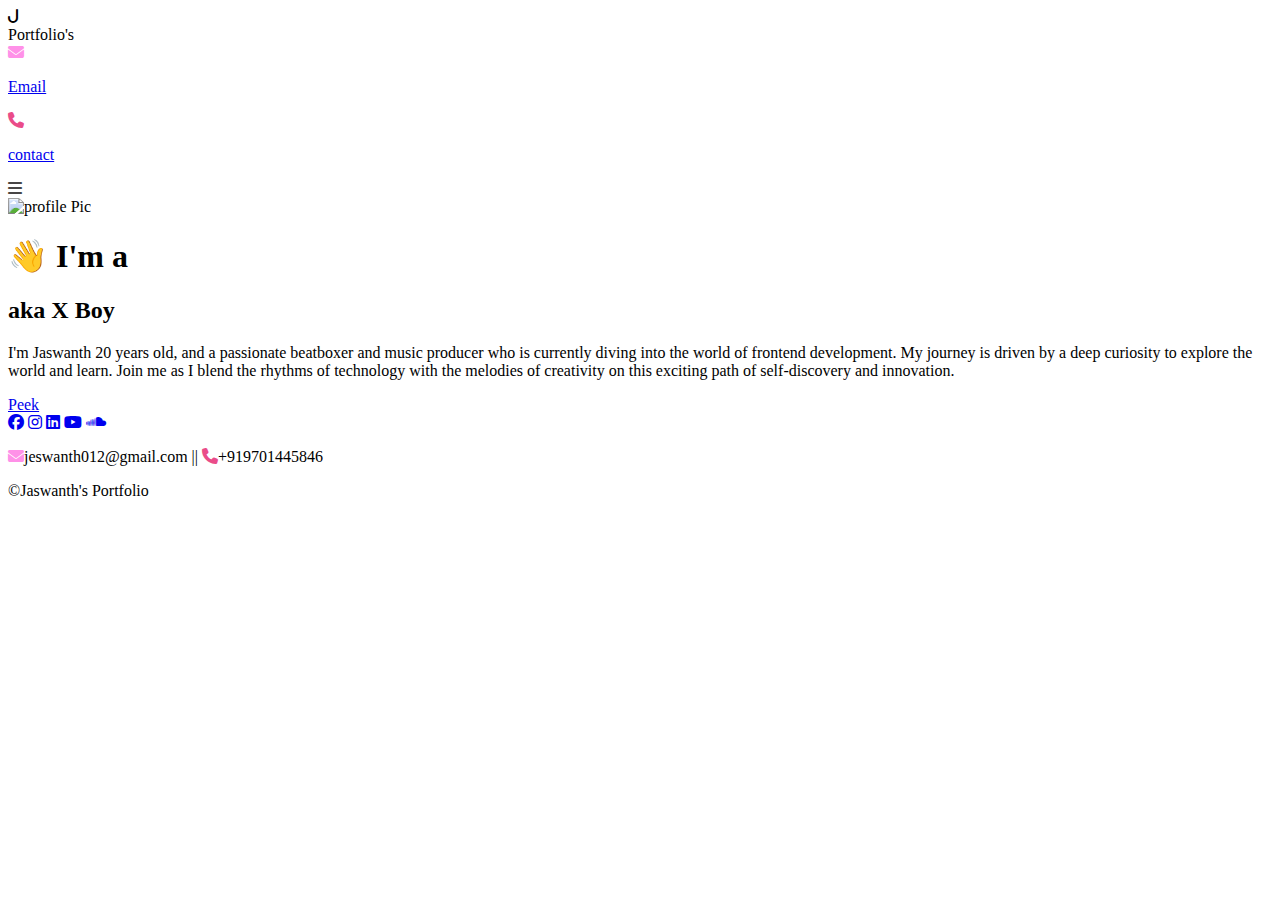
==== index.html @ 96ea6700 "Update and rename profile2.html to index.html" ====
<!DOCTYPE html>
<html lang="en">

<head>
    <meta charset="UTF-8">
    <meta name="viewport" content="width=device-width, initial-scale=1.0">
    <title>My PortFolio</title>
    <link rel="Stylesheet" href="/profile2/jprofile2 theme2.css">
    <link rel="Stylesheet" href="https://cdnjs.cloudflare.com/ajax/libs/font-awesome/6.4.2/css/all.min.css">
    <script src="https://unpkg.com/typed.js@2.0.16/dist/typed.umd.js"></script>
    <link rel="preconnect" href="https://fonts.googleapis.com">
    <link rel="preconnect" href="https://fonts.gstatic.com" crossorigin>
    <link href="https://fonts.googleapis.com/css2?family=Archivo+Narrow&family=Lexend+Mega:wght@600&display=swap"
        rel="stylesheet">
</head>

<body>
    <nav class="navbar">
        <div class="namelogo">
            <i class="fa-solid fa-j"></i>
            <div class="namelogotext">Portfolio's</div>
        </div>

        <div class="contact_logos">
            <span id="email_logo"><a href="#footer_contact"><i class="fa-solid fa-envelope" style="color: #ff91e8;"></i>
                    <p>Email</p>
                </a></span>
            <span id="phone_logo"><a href="#footer_contact"><i class="fa-solid fa-phone" style="color: #ea4c89;"></i>
                    <p>contact</p>
                </a></span>
        </div>
        <i class="fa-solid fa-bars   js-hamburger" style="color: #484545;"></i>

    </nav>
    <section>
        <div id="fullwrapper">
            <div class="profilepic">
                <img src="/myportfolio/jaswanthh.jpg" alt="profile Pic">
            </div>

            <div class="herotext">
                <h1><span id="hiemoji">👋</span> <span id="hi">I'm a </span><span id="Skillnames"></span></h1>

                <h2><span class="nameaka">aka</span> X Boy</h2>

                <p>
                    I'm Jaswanth 20 years old, and a passionate beatboxer and music producer who is currently diving
                    into the world of frontend development. My journey is driven by a deep curiosity to explore the
                    world and learn. Join me as I blend the rhythms of technology with the melodies of creativity on
                    this exciting path of self-discovery and innovation.

                </p>
                <!------------2 buttons---------------------------------------------------------------------------------------------------- -->
                <div class="butongroup">
                    <a href="https://bento.me/xboy" class="btn1" target="main">Peek</a>
                    <!-- <a href="#" class="btn2">contact</a> -->
                </div>
                <!-- ---------------------socials-------------------------------------------------------------------------------------- -->
                <div class="socials">
                    <a href="https://www.facebook.com/jarapala.jeswanth/" target="main"><i
                            class="fa-brands fa-facebook"></a></i>
                    <a href="https://www.instagram.com/xboy.bx/" target="main"><i
                            class="fa-brands fa-instagram"></a></i>
                    <a href="https://www.linkedin.com/in/xboy/" target="main"><i class="fa-brands fa-linkedin"></a></i>
                    <a href="https://www.youtube.com/channel/UC9p8bjgD1gHMUVPuqZlGnxA" target="main"><i
                            class="fa-brands fa-youtube"></a></i>
                    <a href="https://soundcloud.com/x_boy_llj" target="main"><i class="fa-brands fa-soundcloud"></a></i>

                </div>
            </div>
        </div>
    </section>
    <!-- ================================================ -->
    <footer id="footer_contact">
        <div class="contsct_info">
            <p><i class="fa-solid fa-envelope" style="color: #ff91e8;"></i>jeswanth012@gmail.com ||
                <i class="fa-solid fa-phone" style="color: #ea4c89;"></i>+919701445846
            </p>

            <p class="copyright">
                <span id="csymbol">©</span>Jaswanth's Portfolio
            </p>
        </div>
    </footer>




    <!-- ============================================================================================================ -->
    <script src="/profile2/profile2.js"></Script>
</body>

</html>
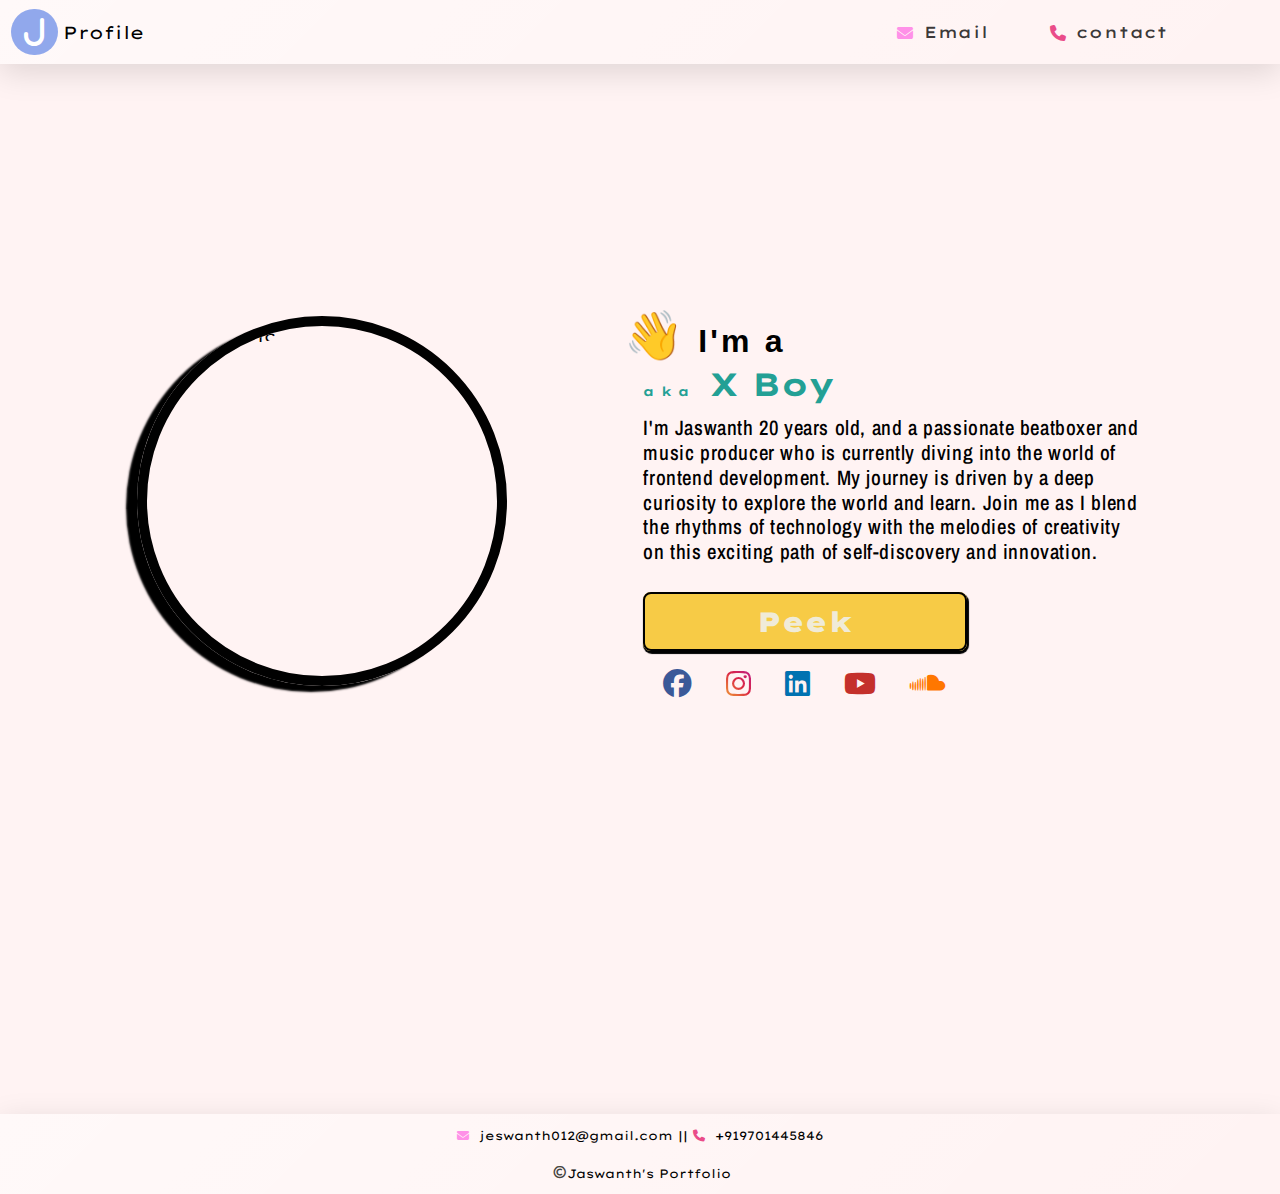
==== commit b85f27fa: "Update index.html" ====
--- a/index.html
+++ b/index.html
@@ -5,7 +5,7 @@
     <meta charset="UTF-8">
     <meta name="viewport" content="width=device-width, initial-scale=1.0">
     <title>My PortFolio</title>
-    <link rel="Stylesheet" href="/profile2/jprofile2 theme2.css">
+    <link rel="Stylesheet" href="jprofile2 theme2.css">
     <link rel="Stylesheet" href="https://cdnjs.cloudflare.com/ajax/libs/font-awesome/6.4.2/css/all.min.css">
     <script src="https://unpkg.com/typed.js@2.0.16/dist/typed.umd.js"></script>
     <link rel="preconnect" href="https://fonts.googleapis.com">
@@ -18,7 +18,7 @@
     <nav class="navbar">
         <div class="namelogo">
             <i class="fa-solid fa-j"></i>
-            <div class="namelogotext">Portfolio's</div>
+            <div class="namelogotext">Profile</div>
         </div>
 
         <div class="contact_logos">
@@ -35,7 +35,7 @@
     <section>
         <div id="fullwrapper">
             <div class="profilepic">
-                <img src="/myportfolio/jaswanthh.jpg" alt="profile Pic">
+                <img src="jaswanthh.jpg" alt="profile Pic">
             </div>
 
             <div class="herotext">
@@ -87,7 +87,7 @@
 
 
     <!-- ============================================================================================================ -->
-    <script src="/profile2/profile2.js"></Script>
+    <script src="profile2.js"></Script>
 </body>
 
 </html>
--- a/jprofile2 theme2.css
+++ b/jprofile2 theme2.css
@@ -0,0 +1,815 @@
+* {
+    margin: 0;
+    padding: 0;
+    font-family: 'Lexend Mega', sans-serif;
+}
+
+html {
+    scroll-behavior: smooth;
+}
+
+/* ========================================NAVBAR================================================================ */
+.navbar {
+
+    height: 4rem;
+    width: 100vw;
+    display: flex;
+    justify-content: space-between;
+    align-items: center;
+    background-color: none;
+    background-color: none;
+    background-image: linear-gradient(135deg, rgba(255, 255, 255, 0.5), rgba(255, 255, 255, 0));
+    box-shadow: 0 8px 32px 0 rgba(0, 0, 0, 0.13);
+
+}
+
+
+
+/* -----------------------SIDE-LOGO-FULLDIV---------------*/
+.namelogo {
+    display: inline-flex;
+    justify-content: center;
+    align-items: center;
+    margin-left: 0.4rem;
+}
+
+/* -------------------------------------nav bar mynamelogo  J's styl---------------------------------------- */
+
+
+/*style of the  J letteer of nav side logo */
+.fa-solid.fa-j {
+    display: flex;
+    justify-content: center;
+    align-items: center;
+}
+
+/* background div style of the nav side logo */
+.namelogo i {
+    text-align: center;
+    height: 40px;
+    width: 40px;
+    /* background-color: rgb(186, 157, 246); */
+    background-color: #91a8ec;
+
+
+    border-radius: 50%;
+    padding: .20rem;
+    margin-left: 5px;
+    font-weight: 900;
+    font-size: 2rem;
+    color: #ffffff;
+}
+
+.namelogotext {
+    font-size: 1.10rem;
+    padding-left: 0.3rem;
+}
+
+span p {
+    /* font-family: 'Young Serif', serif; */
+    font-family: 'Lexend Mega', sans-serif;
+
+}
+
+
+.fa-solid.fa-envelope {
+    padding-top: 0.20rem;
+    transition: 0.5s;
+
+
+}
+
+.fa-solid.fa-phone {
+    padding-top: 0.20rem;
+    transition: 0.5s;
+    animation: ringing 2.5s ease-in-out 0s infinite normal;
+
+}
+
+@keyframes ringing {
+
+    0% {
+        transform: rotate(0.0deg)
+    }
+
+    10% {
+        transform: rotate(14.0deg)
+    }
+
+    /* The following five values can be played with to make the waving more or less extreme */
+    20% {
+        transform: rotate(-8.0deg)
+    }
+
+    30% {
+        transform: rotate(14.0deg)
+    }
+
+    40% {
+        transform: rotate(-4.0deg)
+    }
+
+    50% {
+        transform: rotate(10.0deg)
+    }
+
+    60% {
+        transform: rotate(0.0deg)
+    }
+
+    /* Reset for the last half to pause */
+    100% {
+        transform: rotate(0.0deg)
+    }
+}
+
+
+.contact_logos {
+    display: flex;
+    align-items: center;
+    margin-right: 3.20rem;
+}
+
+.contact_logos span {
+    margin-right: 3.80rem;
+    transition: 0.50s;
+
+}
+
+.contact_logos span:hover {
+    transform: scale(1.2);
+    cursor: pointer;
+    color: #9fc3d6;
+}
+
+.contact_logos a {
+    display: flex;
+    color: #302d2def;
+    text-decoration: none;
+    /* font-size: 1.30rem; */
+    font-weight: 500;
+    letter-spacing: 0.05rem;
+}
+
+.contact_logos a:hover {
+    color: #8da3e6;
+}
+
+
+/* --------------------------------------------NAVBAR MENU ICON------------------------------------ */
+.fa-solid.fa-bars {
+    position: absolute;
+    right: 8px;
+    top: 12px;
+    font-size: 2rem;
+    display: none;
+
+}
+
+/* =========================================== HERO SECTION============================================================================== */
+
+#fullwrapper {
+    /* position: absolute;
+    top: 21rem;
+    left: -2rem; */
+    display: flex;
+    justify-content: space-evenly;
+    align-items: center;
+    margin-top: 15rem;
+    /* border: 2px solid green; */
+}
+
+section,
+body {
+    /* border: 2px solid rgb(34, 0, 255); */
+    height: 90vh;
+    background-color: rgb(255, 243, 243);
+
+}
+
+#contact {
+    border: 2px solid rgb(255, 0, 0);
+    background-color: #01ff73;
+    height: 5rem;
+
+}
+
+
+/*---------------------------- profile pic settings---------------------------------------------- */
+.profilepic {
+    /* position: absolute;
+    left: 24.5rem; */
+    /* bottom: 1rem; */
+    height: 350px;
+    width: 350px;
+    border-radius: 50%;
+    overflow: hidden;
+    /*border: 10px solid rgb(167, 125, 249); */
+    border: 10px solid #010101;
+    /* box-shadow: 5px 7px 25px rgba(0, 0, 0, 0.5); */
+    box-shadow: -11px 6px 2px 0px rgb(0 0 0);
+    animation-name: floating;
+    animation-duration: 3s;
+    animation-iteration-count: infinite;
+    animation-timing-function: ease-in-out;
+}
+
+@keyframes floating {
+    0% {
+        transform: translate(0, 0px);
+    }
+
+    50% {
+        transform: translate(0, 5px);
+    }
+
+    100% {
+        transform: translate(0, -0px);
+    }
+}
+
+.profilepic img {
+    height: 100%;
+    width: 100%;
+    border-radius: 50%;
+    transition: 0.5s;
+}
+
+.profilepic img:hover {
+    transform: scale(1.1);
+}
+
+.herotext {
+    max-width: 500px;
+    /* margin-left: 64rem; */
+}
+
+.herotext p {
+    font-size: 1.30rem;
+    font-weight: 500;
+    font-family: Geologica;
+    color: #000000;
+    line-height: 1.55rem;
+    padding-top: 0.2rem;
+    font-family: 'Archivo Narrow', sans-serif;
+    letter-spacing: 0.60px;
+}
+
+
+/* ------------------------hero text------------------------------------------------ */
+#hi {
+    font-family: 'Kanit', sans-serif;
+    letter-spacing: 0.20rem;
+}
+
+#hiemoji {
+    font-size: 3rem;
+    margin-left: -1.2rem;
+    animation: wave-animation 1.8s 0s infinite;
+    transform-origin: 70% 70%;
+    /* Pivot around the bottom-left palm */
+    display: inline-block;
+}
+
+
+@keyframes wave-animation {
+    0% {
+        transform: rotate(0.0deg)
+    }
+
+    10% {
+        transform: rotate(14.0deg)
+    }
+
+    /* The following five values can be played with to make the waving more or less extreme */
+    20% {
+        transform: rotate(-8.0deg)
+    }
+
+    30% {
+        transform: rotate(14.0deg)
+    }
+
+    40% {
+        transform: rotate(-4.0deg)
+    }
+
+    50% {
+        transform: rotate(10.0deg)
+    }
+
+    60% {
+        transform: rotate(0.0deg)
+    }
+
+    /* Reset for the last half to pause */
+    100% {
+        transform: rotate(0.0deg)
+    }
+}
+
+.nameaka {
+    /* FONT-FAMILY: 'Young Serif', serif; */
+    font-family: 'Lexend Mega', sans-serif;
+
+    font-size: 0.80rem;
+    letter-spacing: 0.40rem;
+
+}
+
+.herotext h2 {
+    font-size: 2rem;
+    /* font-family: 'Sora', sans-serif; */
+    font-family: 'Lexend Mega', sans-serif;
+
+    margin-bottom: 0.50rem;
+    /* color: rgb(206, 184, 250); */
+    color: #23a095;
+}
+
+.herotext h1 {
+    font-family: Press Start 2P;
+}
+
+#Skillnames {
+    color: #8da3e6;
+    /* font-family: 'Young Serif', serif; */
+    font-family: 'Lexend Mega', sans-serif;
+    font-weight: 900;
+
+
+}
+
+/* ---------------buttons------------------------- */
+
+
+.butongroup {
+    margin: 40px 0px 30px 0px;
+    transition: 0.50s;
+
+
+}
+
+.butongroup a {
+    font-size: 1.750rem;
+    text-decoration: none;
+
+}
+
+
+.butongroup .btn1 {
+
+    border: 2.3px solid black;
+    border-radius: 8px;
+    box-shadow: 1px 2px 0.8px 1px rgba(0 0 0/100%);
+    background-color: #f7cb46;
+    color: #f0ebd8;
+    font-weight: 900;
+    padding: 10px 112px 10px 112px;
+    margin-right: 10px;
+    transition: 0.30s;
+
+}
+
+
+
+.btn1:hover {
+    border: 2px solid rgb(58, 56, 56);
+    background-color: #e24330;
+    color: #000000;
+}
+
+.butongroup:hover {
+
+    transform: scale(1.03);
+}
+
+
+/* -------------------Social icons------------------------- */
+
+
+.herotext .socials i {
+    /* color: rgb(248, 253, 224); */
+    margin-right: 1.7rem;
+    font-size: 1.78rem;
+    transition: 0.5s;
+
+}
+
+/* -------------------social colors------------------ */
+
+.herotext .socials .fa-facebook {
+    color: #3b5998;
+
+}
+
+.herotext .socials .fa-instagram {
+    background: linear-gradient(45deg, #f09433 0%, #e6683c 25%, #dc2743 50%, #cc2366 75%, #bc1888 100%);
+    -webkit-text-fill-color: transparent;
+    -webkit-background-clip: text;
+    font-weight: 590;
+}
+
+.herotext .socials .fa-linkedin {
+    color: #0072b1;
+
+}
+
+.herotext .socials .fa-youtube {
+    color: #c4302b;
+
+
+}
+
+.herotext .socials .fa-soundcloud {
+    color: #ff7700;
+}
+
+/* -------------------social animations------------------ */
+.herotext .socials .fa-facebook:hover {
+    color: #3b5998;
+    transform: rotate(360deg);
+}
+
+.herotext .socials .fa-instagram:hover {
+    color: #feda75;
+    transform: rotate(360deg);
+}
+
+.herotext .socials .fa-linkedin:hover {
+    color: #0072b1;
+    transform: rotate(360deg);
+}
+
+.herotext .socials .fa-youtube:hover {
+    color: #c4302b;
+
+    transform: rotate(360deg);
+}
+
+.herotext .socials .fa-soundcloud:hover {
+    color: #ff7700;
+    transform: rotate(360deg);
+}
+
+.socials {
+    margin-left: 20px;
+    animation: socialsfloating 2.8s ease-in-out 0.40s infinite;
+}
+
+@keyframes socialsfloating {
+    0% {
+        transform: translate(0, 0px);
+    }
+
+    50% {
+        transform: translate(0, 5px);
+    }
+
+    100% {
+        transform: translate(0, -0px);
+    }
+}
+
+
+
+/* ================================footer================================================= */
+#footer_contact {
+    height: 5rem;
+    background-color: none;
+    background-image: linear-gradient(135deg, rgba(255, 255, 255, 0.5), rgba(255, 255, 255, 0));
+    box-shadow: 0 8px 32px 0 rgba(0, 0, 0, 0.13);
+    display: flex;
+    justify-content: center;
+
+
+}
+
+#footer_contact p {
+    padding-top: 0.8rem;
+    /* margin-left: 2rem; */
+    font-size: 0.75rem;
+}
+
+.fa-solid.fa-phone,
+.fa-solid.fa-envelope {
+    padding-right: 10px;
+}
+
+
+.copyright {
+    font-size: 1.05rem;
+    padding-left: 95px;
+    margin-top: 0.30rem;
+
+
+}
+
+#csymbol {
+    font-size: 17px;
+    color: #45443e;
+}
+
+/* ------------responsive------------------------- */
+
+@media (max-width:937px) {
+
+    #fullwrapper {
+        display: block;
+    }
+
+    .herotext {
+        max-width: 500px;
+        margin-left: 10rem;
+    }
+
+    .herotext h2 {
+        display: none;
+    }
+
+    .profilepic {
+        margin-left: 15rem;
+    }
+
+    #footer_contact {
+        margin-top: 20rem;
+    }
+}
+
+/* ------------------2nd query--------------------------- */
+@media (max-width:680px) {
+
+    #fullwrapper {
+        display: block;
+    }
+
+    .herotext {
+        max-width: 500px;
+        margin-left: 5rem;
+        margin-top: 3rem;
+    }
+
+    .profilepic {
+        margin-left: 10rem;
+        height: 320px;
+        width: 320px;
+        border-radius: 50%;
+    }
+
+    .profilepic {
+        box-shadow: none;
+    }
+}
+
+/* ------------------3rd query--------------------------- */
+@media (max-width:572px) {
+
+    #fullwrapper {
+        display: block;
+    }
+
+    .herotext {
+        max-width: 400px;
+        margin-left: 6rem;
+        padding-top: 0.70rem;
+    }
+
+    .herotext p {
+        font-size: 1.25rem;
+        font-weight: 500;
+
+    }
+
+
+    .profilepic {
+        margin-left: 6rem;
+        height: 300px;
+        width: 300px;
+        border-radius: 50%;
+    }
+
+    .herotext h1 {
+        font-size: 1.20rem;
+    }
+
+}
+
+/* ------------------4th query--------------------------- */
+@media (max-width:506px) {
+
+    #fullwrapper {
+        display: block;
+    }
+
+    .herotext {
+        margin-left: 3rem;
+    }
+
+    .herotext p {
+        font-size: 1rem;
+        font-weight: 500;
+    }
+
+
+    .profilepic {
+        margin-left: 6rem;
+        height: 280px;
+        width: 280px;
+        border-radius: 50%;
+    }
+
+    .socials {
+        margin-left: 5.8rem;
+    }
+
+    .btn1 {
+        margin-left: 4rem;
+
+    }
+
+    /* -------3 menu bar query---------- */
+    .fa-solid.fa-bars {
+
+        display: flex;
+
+    }
+
+    .contact_logos {
+        display: none;
+    }
+
+    .navbar {
+        flex-direction: column;
+        align-items: flex-start;
+        width: 100vw;
+
+    }
+
+    .contact_logos {
+        width: 100%;
+        flex-direction: column;
+        padding: 1rem;
+
+    }
+    #email_logo{
+padding-bottom: 0.90rem;
+padding-top: 0.50rem;
+    }
+
+    .contact_logos.active {
+        display: flex;
+    }
+
+
+}
+
+/* ------------------5th query--------------------------- */
+@media (max-width:464px) {
+
+    #fullwrapper {
+        display: block;
+    }
+
+    .herotext {
+        margin-left: 2.5rem;
+        padding-top: 0.70rem;
+    }
+
+    .herotext p {
+        font-size: 0.90rem;
+        font-weight: 500;
+    }
+
+    .herotext h1 {
+        font-size: 1.20rem;
+    }
+
+    .profilepic {
+        margin-left: 5rem;
+        height: 260px;
+        width: 260px;
+        border-radius: 50%;
+
+    }
+
+
+
+
+    .socials {
+        margin-left: 4.1rem;
+
+    }
+
+    .btn1 {
+        margin-left: 2.8rem;
+
+    }
+
+
+
+
+}
+
+/* ------------------6th query--------------------------- */
+
+@media (max-width:380px) {
+
+    #fullwrapper {
+        display: block;
+    }
+
+    .herotext {
+        max-width: 300px;
+        padding-top: 0.70rem;
+        max-height: 100px;
+        padding-top: 0.70rem;
+
+    }
+
+
+    .profilepic {
+        height: 230px;
+        width: 230px;
+        border-radius: 50%;
+        margin-left: 2.9rem;
+    }
+
+    .herotext p {
+        font-size: 0.90rem;
+        font-weight: 500;
+    }
+
+    .herotext h1 {
+        font-size: 1.10rem;
+    }
+
+
+    .socials {
+        margin-left: -0.9900000000000002rem;
+
+    }
+
+    .btn1 {
+        margin-left:  -0.9900000000000002rem;
+    }
+   
+    #footer_contact p {
+        font-size: 0.70rem;
+
+    }
+
+}
+
+/* ------------------7th query--------------------------- */
+@media (max-width:320px) {
+
+    #fullwrapper {
+        display: block;
+    }
+
+    .herotext {
+        max-width: 260px;
+        padding-top: 0.70rem;
+
+    }
+
+    .herotext p {
+        font-size: 0.88rem;
+        font-weight: 500;
+    }
+
+    .herotext h1 {
+        font-size: 1.05rem;
+    }
+
+    #footer_contact {
+        height: 4.4rem;
+    }
+
+    #footer_contact p {
+        font-size: 0.60rem;
+
+    }
+
+    .profilepic {
+        height: 200px;
+        width: 200px;
+        border-radius: 50%;
+        margin-left: 3.8rem;
+    }
+
+    .socials {
+        margin-left: -5rem;
+        position: relative;
+        left: 4rem;
+    }
+
+    .btn1 {
+        margin-left: -2rem;
+    }
+
+
+
+}
+
+/* -------------------------------------------------------------------------------------------------------- */
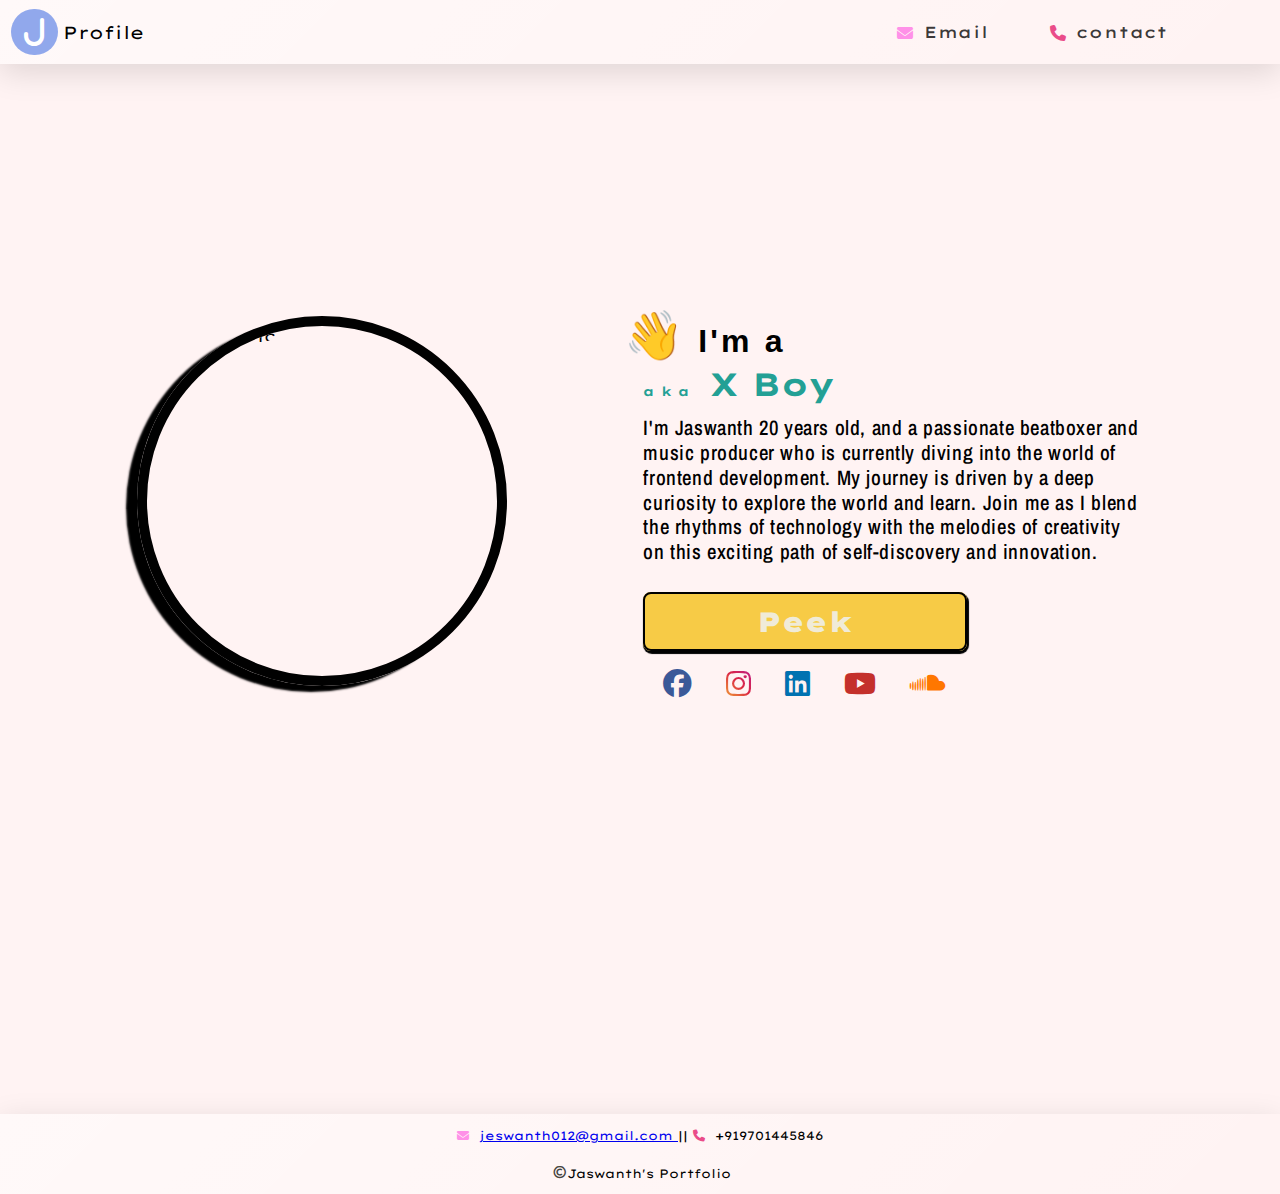
==== commit 459cf097: "Update index.html" ====
--- a/index.html
+++ b/index.html
@@ -73,7 +73,7 @@
     <!-- ================================================ -->
     <footer id="footer_contact">
         <div class="contsct_info">
-            <p><i class="fa-solid fa-envelope" style="color: #ff91e8;"></i>jeswanth012@gmail.com ||
+            <p><a href="mailto:jeswanth012@gmail.com"><i class="fa-solid fa-envelope" style="color: #ff91e8;"></i>jeswanth012@gmail.com </a>||
                 <i class="fa-solid fa-phone" style="color: #ea4c89;"></i>+919701445846
             </p>
 
